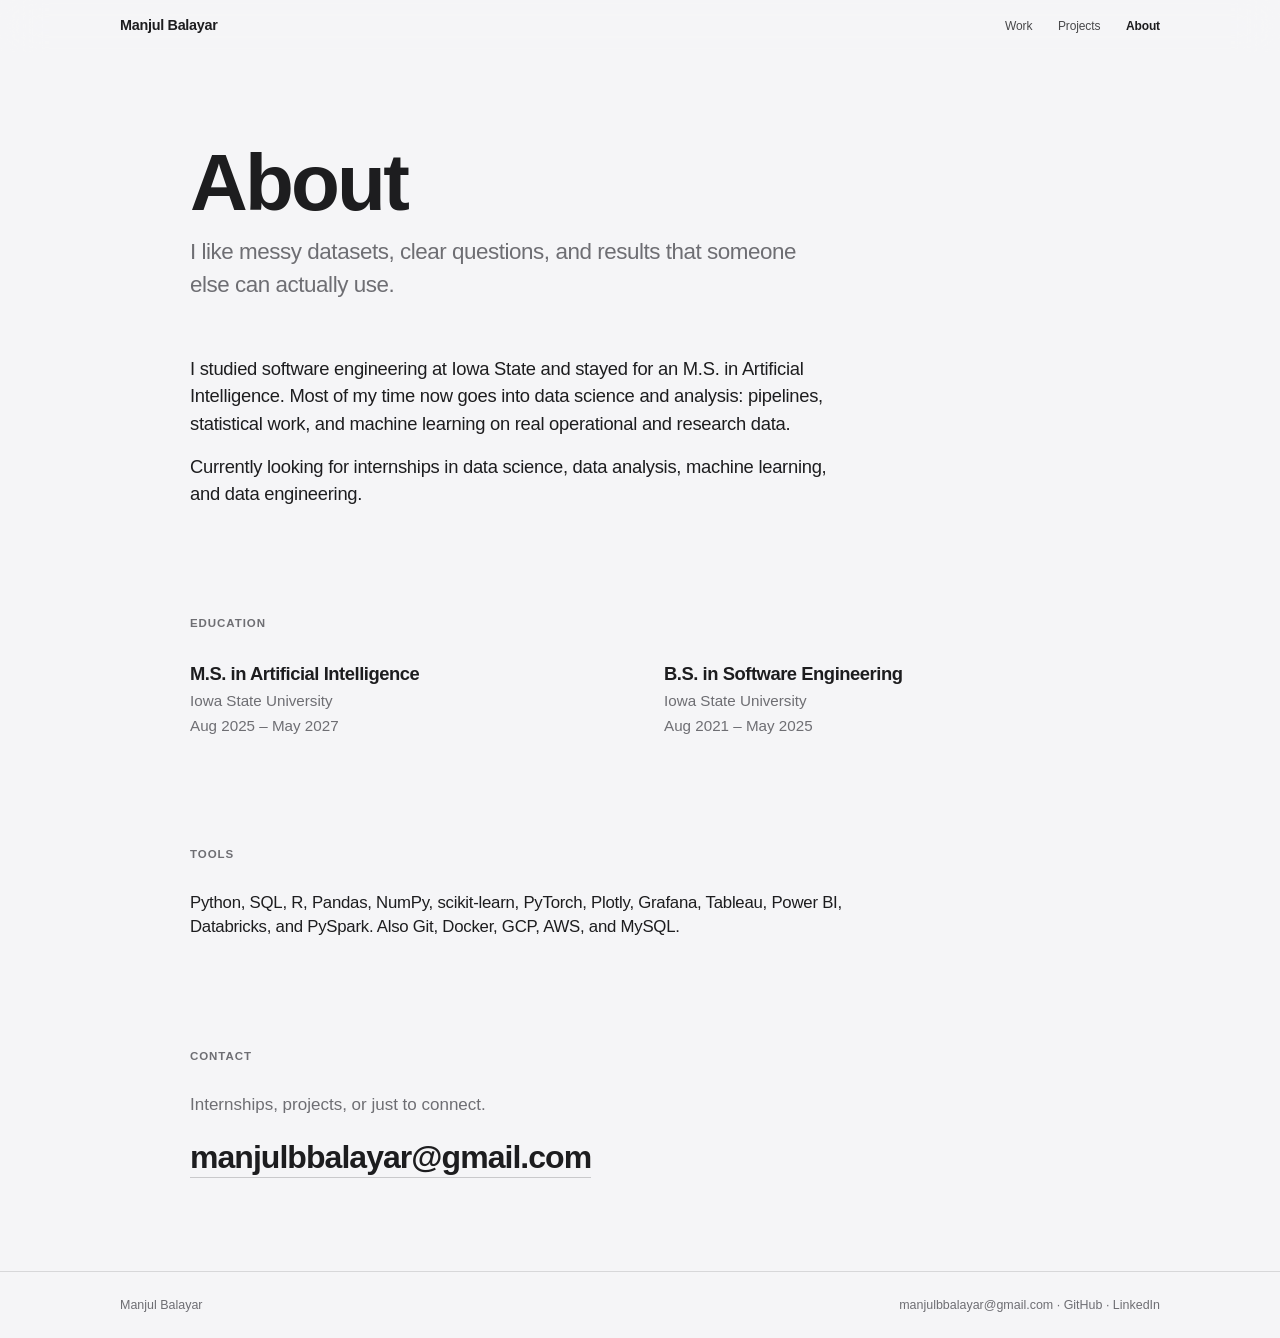
==== about.html @ 59c4845e "Updated UI" ====
<!DOCTYPE html>
<html lang="en">
  <head>
    <meta charset="UTF-8" />
    <meta name="viewport" content="width=device-width, initial-scale=1.0" />
    <title>About · Manjul Balayar</title>
    <meta name="description" content="About Manjul Balayar, data scientist and AI graduate student at Iowa State University." />
    <link rel="stylesheet" href="style.css" />
  </head>
  <body>
    <a class="skip" href="#main">Skip to content</a>

    <header>
      <nav>
        <a class="nav-name" href="index.html">Manjul Balayar</a>
        <button class="nav-toggle" type="button" aria-label="Menu" aria-expanded="false">
          <span></span><span></span>
        </button>
        <ul class="nav-links">
          <li><a href="work.html">Work</a></li>
          <li><a href="projects.html">Projects</a></li>
          <li><a class="is-active" href="about.html">About</a></li>
        </ul>
      </nav>
    </header>

    <main id="main">
      <div class="wrap">
        <section class="page-intro">
          <h1 class="rise">About</h1>
          <p class="lede rise rise-2">I like messy datasets, clear questions, and results that someone else can actually use.</p>
        </section>

        <section class="section">
          <div class="prose reveal">
            <p>I studied software engineering at Iowa State and stayed for an M.S. in Artificial Intelligence. Most of my time now goes into data science and analysis: pipelines, statistical work, and machine learning on real operational and research data.</p>
            <p>Currently looking for internships in data science, data analysis, machine learning, and data engineering.</p>
          </div>
        </section>

        <section class="section">
          <span class="section-label reveal">Education</span>
          <div class="edu">
            <div class="reveal">
              <h3>M.S. in Artificial Intelligence</h3>
              <p>Iowa State University</p>
              <p>Aug 2025 – May 2027</p>
            </div>
            <div class="reveal">
              <h3>B.S. in Software Engineering</h3>
              <p>Iowa State University</p>
              <p>Aug 2021 – May 2025</p>
            </div>
          </div>
        </section>

        <section class="section">
          <span class="section-label reveal">Tools</span>
          <p class="skills-copy reveal">Python, SQL, R, Pandas, NumPy, scikit-learn, PyTorch, Plotly, Grafana, Tableau, Power BI, Databricks, and PySpark. Also Git, Docker, GCP, AWS, and MySQL.</p>
        </section>

        <section class="contact-block">
          <span class="section-label reveal">Contact</span>
          <p class="contact-note reveal">Internships, projects, or just to connect.</p>
          <a class="reveal" href="mailto:manjulbbalayar@gmail.com">manjulbbalayar@gmail.com</a>
        </section>
      </div>
    </main>

    <footer>
      <div class="footer-inner">
        <p>Manjul Balayar</p>
        <p>
          <a href="mailto:manjulbbalayar@gmail.com">manjulbbalayar@gmail.com</a>
          ·
          <a href="https://github.com/ManjulBalayar" target="_blank" rel="noopener">GitHub</a>
          ·
          <a href="https://www.linkedin.com/in/manjul-balayar-b77b04251/" target="_blank" rel="noopener">LinkedIn</a>
        </p>
      </div>
    </footer>

    <script src="app.js"></script>
  </body>
</html>
---- style.css ----
*,
*::before,
*::after {
  box-sizing: border-box;
  margin: 0;
  padding: 0;
}

:root {
  --bg: #f5f5f7;
  --surface: #ffffff;
  --text: #1d1d1f;
  --muted: #6e6e73;
  --hairline: rgba(0, 0, 0, 0.12);
  --nav-h: 52px;
  --pad: clamp(1.25rem, 4vw, 2.5rem);
  --measure: 980px;
  --ease: cubic-bezier(0.22, 1, 0.36, 1);
}

html {
  scroll-behavior: smooth;
  scroll-padding-top: calc(var(--nav-h) + 1.25rem);
  background: var(--bg);
  color-scheme: light;
}

body {
  font-family: -apple-system, BlinkMacSystemFont, "SF Pro Text", "SF Pro Display",
    "Helvetica Neue", Helvetica, Arial, sans-serif;
  font-size: 17px;
  line-height: 1.47;
  color: var(--text);
  background: var(--bg);
  -webkit-font-smoothing: antialiased;
  -moz-osx-font-smoothing: grayscale;
  text-rendering: optimizeLegibility;
}

img {
  max-width: 100%;
  display: block;
}

a {
  color: inherit;
  text-decoration: none;
}

button {
  font: inherit;
  color: inherit;
  background: none;
  border: none;
  cursor: pointer;
}

.skip {
  position: absolute;
  left: 12px;
  top: -40px;
  z-index: 100;
  padding: 0.4rem 0.7rem;
  background: var(--text);
  color: #fff;
  border-radius: 6px;
}

.skip:focus {
  top: 12px;
}

/* ─── Nav ─────────────────────────────────────────────────── */
header {
  position: sticky;
  top: 0;
  z-index: 50;
  height: var(--nav-h);
  background: rgba(245, 245, 247, 0.72);
  backdrop-filter: saturate(180%) blur(20px);
  -webkit-backdrop-filter: saturate(180%) blur(20px);
  border-bottom: 1px solid transparent;
  transition: border-color 0.35s var(--ease), background 0.35s var(--ease);
  view-transition-name: nav;
}

header.is-scrolled {
  border-bottom-color: var(--hairline);
  background: rgba(245, 245, 247, 0.86);
}

nav {
  max-width: 1120px;
  height: 100%;
  margin: 0 auto;
  padding: 0 var(--pad);
  display: flex;
  align-items: center;
  justify-content: space-between;
  gap: 1.5rem;
}

.nav-name {
  font-size: 0.9rem;
  font-weight: 600;
  letter-spacing: -0.02em;
  flex-shrink: 0;
}

.nav-name:hover {
  opacity: 0.65;
}

.nav-links {
  list-style: none;
  display: flex;
  align-items: center;
  gap: 1.6rem;
}

.nav-links a {
  font-size: 0.75rem;
  font-weight: 400;
  color: var(--text);
  opacity: 0.8;
  letter-spacing: -0.01em;
  transition: opacity 0.2s;
}

.nav-links a:hover,
.nav-links a.is-active {
  opacity: 1;
}

.nav-links a.is-active {
  font-weight: 600;
}

.nav-toggle {
  display: none;
  width: 28px;
  height: 28px;
  position: relative;
}

.nav-toggle span {
  position: absolute;
  left: 6px;
  right: 6px;
  height: 1px;
  background: var(--text);
  transition: transform 0.3s var(--ease), top 0.3s var(--ease), opacity 0.2s;
}

.nav-toggle span:first-child {
  top: 10px;
}

.nav-toggle span:last-child {
  top: 17px;
}

body.nav-open .nav-toggle span:first-child {
  top: 13.5px;
  transform: rotate(40deg);
}

body.nav-open .nav-toggle span:last-child {
  top: 13.5px;
  transform: rotate(-40deg);
}

body.nav-open {
  overflow: hidden;
}

/* ─── Layout ──────────────────────────────────────────────── */
main {
  min-height: calc(100vh - var(--nav-h) - 88px);
}

.wrap {
  max-width: var(--measure);
  margin: 0 auto;
  padding: 0 var(--pad);
}

/* ─── Home intro ──────────────────────────────────────────── */
.intro {
  padding: clamp(2.5rem, 8vh, 5.5rem) var(--pad) 1.75rem;
  max-width: 1120px;
  margin: 0 auto;
}

.intro h1 {
  font-size: clamp(2.6rem, 7.2vw, 5.5rem);
  font-weight: 600;
  letter-spacing: -0.035em;
  line-height: 1.02;
  margin-bottom: 0.7rem;
}

.intro .lede {
  font-size: clamp(1.15rem, 2.2vw, 1.5rem);
  font-weight: 400;
  color: var(--muted);
  letter-spacing: -0.02em;
  max-width: 28em;
}

/* ─── Portrait ────────────────────────────────────────────── */
.portrait {
  max-width: 1120px;
  margin: 0 auto;
  padding: 0 var(--pad);
}

.portrait-clip {
  overflow: hidden;
  border-radius: 22px;
  height: min(78vh, 760px);
  background: #d7ddd4;
}

.portrait-clip img {
  width: 100%;
  height: 100%;
  object-fit: cover;
  object-position: 58% 70%;
  transform: scale(1);
  transform-origin: 58% 70%;
  will-change: transform;
}

/* ─── Statement / sections ────────────────────────────────── */
.statement {
  padding: clamp(4.5rem, 14vh, 8rem) var(--pad);
  max-width: 1120px;
  margin: 0 auto;
}

.statement p {
  font-size: clamp(1.6rem, 3.6vw, 2.75rem);
  font-weight: 600;
  letter-spacing: -0.03em;
  line-height: 1.15;
  max-width: 16em;
}

.statement .quiet {
  margin-top: 1.25rem;
  font-size: clamp(1.05rem, 1.6vw, 1.25rem);
  font-weight: 400;
  color: var(--muted);
  letter-spacing: -0.02em;
  line-height: 1.4;
}

.section {
  padding: 0 0 clamp(4.5rem, 12vh, 7rem);
}

.section-label {
  display: block;
  font-size: 0.72rem;
  font-weight: 600;
  letter-spacing: 0.08em;
  text-transform: uppercase;
  color: var(--muted);
  margin-bottom: 1.75rem;
}

/* ─── Now ─────────────────────────────────────────────────── */
.now-section {
  padding-top: clamp(3.25rem, 9vh, 5.5rem);
}

.now-list {
  list-style: none;
  display: grid;
  gap: 1.75rem 3rem;
  grid-template-columns: 1fr 1fr;
}

.now-list li {
  max-width: 32em;
  padding-bottom: 1.5rem;
  border-bottom: 1px solid var(--hairline);
}

.now-list h2 {
  font-size: clamp(1.35rem, 2.3vw, 1.7rem);
  font-weight: 700;
  letter-spacing: -0.03em;
  line-height: 1.15;
  color: var(--text);
  margin-bottom: 0.5rem;
}

.now-list p {
  font-size: 1.05rem;
  letter-spacing: -0.015em;
  color: var(--muted);
}

.now-list em {
  font-style: italic;
}

.now-list li:nth-child(2).reveal { transition-delay: 0.08s; }
.now-list li:nth-child(3).reveal { transition-delay: 0.16s; }
.now-list li:nth-child(4).reveal { transition-delay: 0.24s; }

/* ─── Selected / project rows ─────────────────────────────── */
.row-list {
  list-style: none;
  border-top: 1px solid var(--hairline);
}

.row-link {
  display: grid;
  grid-template-columns: minmax(0, 1fr) auto;
  gap: 1.25rem 2rem;
  align-items: baseline;
  padding: 1.6rem 0;
  border-bottom: 1px solid var(--hairline);
  scroll-margin-top: calc(var(--nav-h) + 1.5rem);
  transition: opacity 0.25s;
}

.row-link:hover {
  opacity: 0.55;
}

.row-link h2,
.row-link h3 {
  font-size: clamp(1.35rem, 2.4vw, 1.85rem);
  font-weight: 600;
  letter-spacing: -0.03em;
  line-height: 1.15;
  margin-bottom: 0.35rem;
}

.row-link p {
  font-size: 0.98rem;
  color: var(--muted);
  max-width: 42em;
  letter-spacing: -0.01em;
}

.chev {
  font-size: 1.35rem;
  line-height: 1;
  color: var(--muted);
  transform: translateX(0);
  transition: transform 0.35s var(--ease), color 0.25s;
}

.row-link:hover .chev {
  transform: translateX(5px);
  color: var(--text);
}

.more {
  display: inline-flex;
  align-items: center;
  gap: 0.35rem;
  margin-top: 1.75rem;
  font-size: 1.05rem;
  font-weight: 600;
  letter-spacing: -0.02em;
}

.more .chev {
  color: inherit;
  font-size: 1.2rem;
}

.more:hover {
  opacity: 0.55;
}

/* ─── Inner page intro ────────────────────────────────────── */
.page-intro {
  padding: clamp(3rem, 10vh, 6rem) 0 clamp(2.5rem, 6vh, 3.5rem);
}

.page-intro h1 {
  font-size: clamp(2.8rem, 7vw, 5rem);
  font-weight: 600;
  letter-spacing: -0.035em;
  line-height: 1.02;
  margin-bottom: 0.75rem;
}

.page-intro .lede {
  font-size: clamp(1.15rem, 2vw, 1.4rem);
  color: var(--muted);
  letter-spacing: -0.02em;
  max-width: 28em;
}

/* ─── Work timeline ───────────────────────────────────────── */
.timeline-wrap {
  max-width: 1040px;
  margin: 0 auto;
  padding: 0 var(--pad) clamp(4.5rem, 12vh, 7rem);
}

.timeline {
  position: relative;
}

.timeline::before {
  content: "";
  position: absolute;
  left: 50%;
  transform: translateX(-50%);
  top: 10px;
  bottom: 10px;
  width: 1px;
  background: var(--hairline);
}

.tl-row {
  display: grid;
  grid-template-columns: 1fr 2rem 1fr;
  align-items: start;
  margin-bottom: 2rem;
}

.tl-row:last-child {
  margin-bottom: 0;
}

.tl-node {
  width: 9px;
  height: 9px;
  border-radius: 50%;
  background: var(--text);
  margin: 0.45rem auto 0;
  position: relative;
  z-index: 1;
  flex-shrink: 0;
}

.tl-cell {
  min-width: 0;
}

.tl-row .tl-cell:first-child {
  padding-right: 1.5rem;
}

.tl-row .tl-cell:last-child {
  padding-left: 1.5rem;
}

.tl-card {
  background: var(--surface);
  border: 1px solid var(--hairline);
  border-radius: 14px;
  padding: 1.15rem 1.25rem;
  transition: box-shadow 0.3s var(--ease);
}

.tl-card:hover {
  box-shadow: 0 12px 32px rgba(0, 0, 0, 0.06);
}

.tl-card h2 {
  font-size: 1.12rem;
  font-weight: 600;
  letter-spacing: -0.025em;
  line-height: 1.2;
  margin-bottom: 0.2rem;
}

.tl-meta {
  font-size: 0.82rem;
  color: var(--muted);
  margin-bottom: 0.7rem;
  letter-spacing: -0.01em;
}

.tl-card p:last-child {
  font-size: 0.95rem;
  color: var(--text);
  line-height: 1.5;
}

/* ─── About ───────────────────────────────────────────────── */
.prose {
  font-size: 1.15rem;
  letter-spacing: -0.015em;
  max-width: 36em;
}

.prose p + p {
  margin-top: 1rem;
}

.edu {
  display: grid;
  grid-template-columns: 1fr 1fr;
  gap: 2rem 3rem;
  margin-top: 0.5rem;
}

.edu h3 {
  font-size: 1.15rem;
  font-weight: 600;
  letter-spacing: -0.025em;
}

.edu p {
  color: var(--muted);
  font-size: 0.95rem;
  margin-top: 0.2rem;
}

.skills-copy {
  max-width: 40em;
  font-size: 1.05rem;
  color: var(--text);
  letter-spacing: -0.015em;
}

.skills-copy + .skills-copy {
  margin-top: 0.85rem;
}

.page-end {
  padding-bottom: clamp(4rem, 10vh, 7rem);
}

.contact-block {
  padding-bottom: clamp(4rem, 10vh, 7rem);
}

.contact-note {
  color: var(--muted);
  margin-bottom: 1rem;
}

.contact-block a {
  font-size: clamp(1.4rem, 3vw, 2rem);
  font-weight: 600;
  letter-spacing: -0.03em;
  border-bottom: 1.5px solid rgba(0, 0, 0, 0.18);
  padding-bottom: 0.08em;
  transition: border-color 0.2s, opacity 0.2s;
}

.contact-block a:hover {
  border-color: var(--text);
}

/* ─── Footer ──────────────────────────────────────────────── */
footer {
  border-top: 1px solid var(--hairline);
}

.footer-inner {
  max-width: 1120px;
  margin: 0 auto;
  padding: 1.5rem var(--pad);
  display: flex;
  justify-content: space-between;
  gap: 1rem;
  flex-wrap: wrap;
  font-size: 0.78rem;
  color: var(--muted);
}

footer a:hover {
  color: var(--text);
}

/* ─── Motion ──────────────────────────────────────────────── */
.rise {
  opacity: 0;
  transform: translateY(28px);
  animation: rise 1s var(--ease) forwards;
}

.rise-2 { animation-delay: 0.12s; }
.rise-3 { animation-delay: 0.24s; }
.rise-4 { animation-delay: 0.4s; }

@keyframes rise {
  to {
    opacity: 1;
    transform: none;
  }
}

.reveal {
  opacity: 0;
  transform: translateY(32px);
  transition: opacity 0.9s var(--ease), transform 0.9s var(--ease);
}

.reveal.is-in {
  opacity: 1;
  transform: none;
}

@view-transition {
  navigation: auto;
}

::view-transition-old(root),
::view-transition-new(root) {
  animation-duration: 0.45s;
  animation-timing-function: var(--ease);
}

/* ─── Responsive ──────────────────────────────────────────── */
@media (max-width: 720px) {
  .nav-toggle {
    display: block;
    z-index: 60;
  }

  .nav-links {
    position: fixed;
    inset: 0;
    background: rgba(245, 245, 247, 0.96);
    backdrop-filter: blur(24px);
    -webkit-backdrop-filter: blur(24px);
    flex-direction: column;
    justify-content: center;
    gap: 1.75rem;
    opacity: 0;
    pointer-events: none;
    transition: opacity 0.35s var(--ease);
  }

  .nav-links a {
    font-size: 1.6rem;
    font-weight: 600;
    letter-spacing: -0.03em;
    opacity: 1;
  }

  body.nav-open .nav-links {
    opacity: 1;
    pointer-events: auto;
  }

  .portrait-clip {
    height: min(64vh, 520px);
    border-radius: 16px;
  }

  .now-list,
  .edu {
    grid-template-columns: 1fr;
  }

  .tl-row {
    grid-template-columns: 1fr;
  }

  .tl-row .tl-cell:first-child,
  .tl-row .tl-cell:last-child {
    padding: 0;
  }

  .tl-node,
  .timeline::before {
    display: none;
  }

  .tl-row .tl-cell:empty {
    display: none;
  }

  .row-link {
    grid-template-columns: minmax(0, 1fr) 1.25rem;
    padding: 1.35rem 0;
  }
}

@media (prefers-reduced-motion: reduce) {
  html {
    scroll-behavior: auto;
  }

  .rise,
  .reveal {
    animation: none;
    transition: none;
    opacity: 1;
    transform: none;
  }

  .portrait-clip img {
    will-change: auto;
  }
}
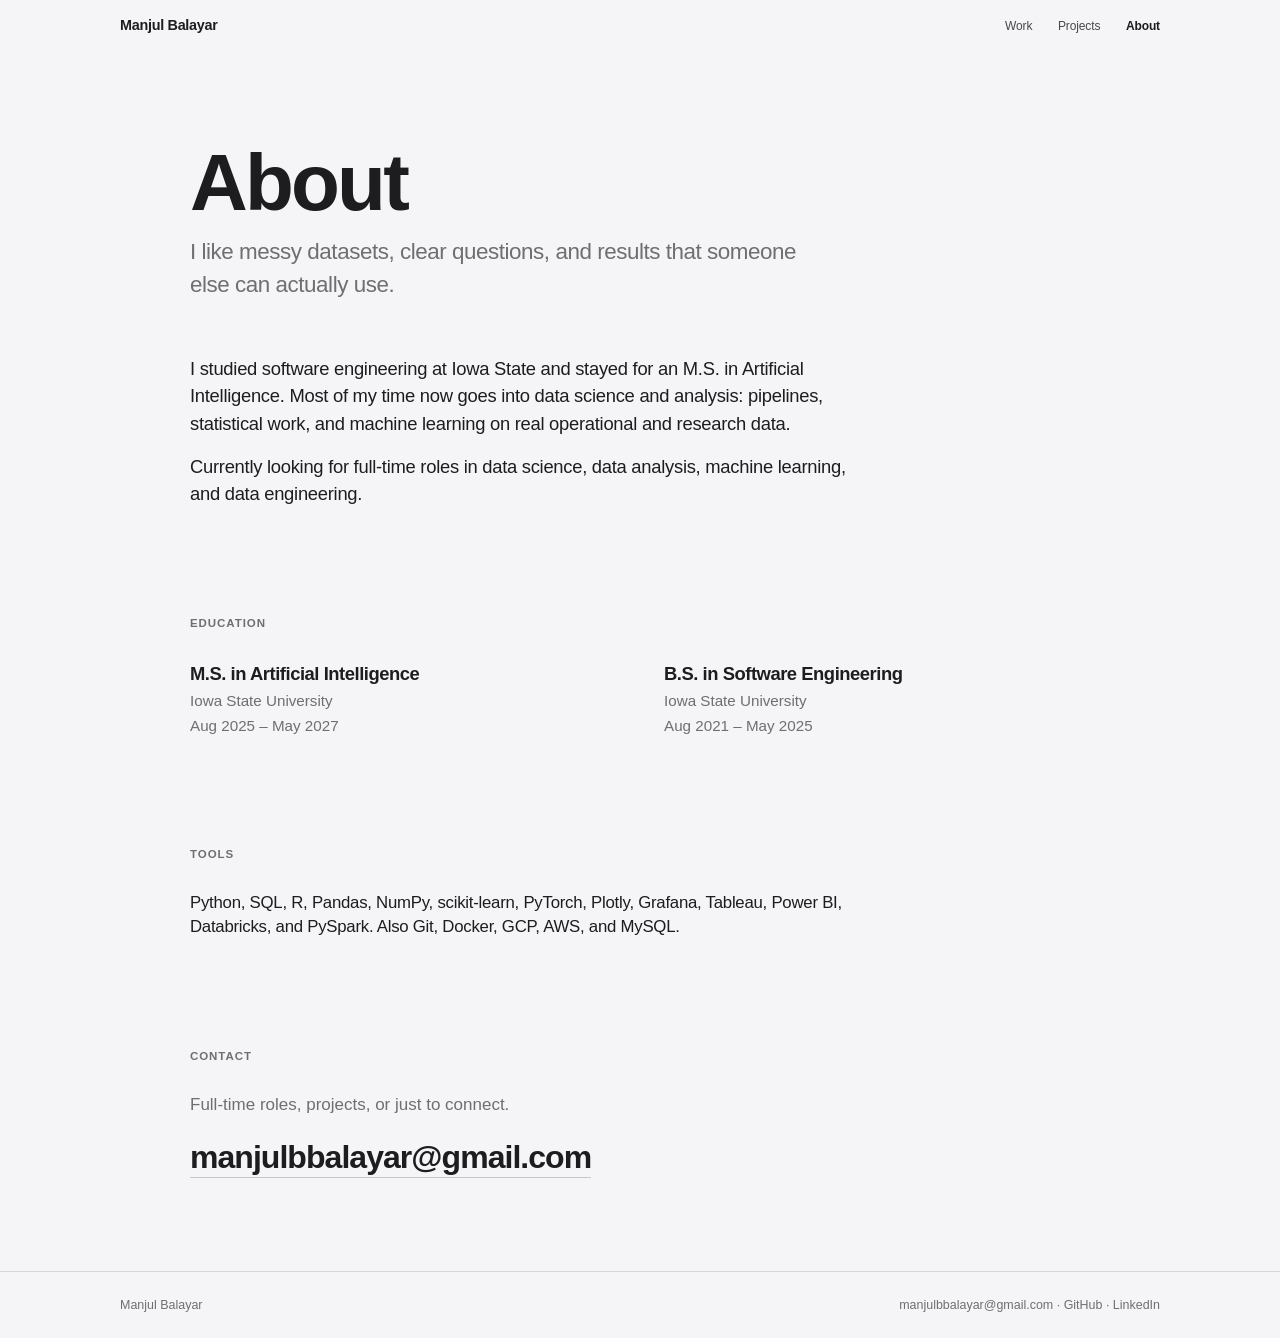
==== commit 35cc2251: "full time now..." ====
--- a/about.html
+++ b/about.html
@@ -5,7 +5,8 @@
     <meta name="viewport" content="width=device-width, initial-scale=1.0" />
     <title>About · Manjul Balayar</title>
     <meta name="description" content="About Manjul Balayar, data scientist and AI graduate student at Iowa State University." />
-    <link rel="stylesheet" href="style.css" />
+    <script>document.documentElement.classList.add("js");</script>
+    <link rel="stylesheet" href="style.css?v=3" />
   </head>
   <body>
     <a class="skip" href="#main">Skip to content</a>
@@ -34,7 +35,7 @@
         <section class="section">
           <div class="prose reveal">
             <p>I studied software engineering at Iowa State and stayed for an M.S. in Artificial Intelligence. Most of my time now goes into data science and analysis: pipelines, statistical work, and machine learning on real operational and research data.</p>
-            <p>Currently looking for internships in data science, data analysis, machine learning, and data engineering.</p>
+            <p>Currently looking for full-time roles in data science, data analysis, machine learning, and data engineering.</p>
           </div>
         </section>
 
@@ -61,7 +62,7 @@
 
         <section class="contact-block">
           <span class="section-label reveal">Contact</span>
-          <p class="contact-note reveal">Internships, projects, or just to connect.</p>
+          <p class="contact-note reveal">Full-time roles, projects, or just to connect.</p>
           <a class="reveal" href="mailto:manjulbbalayar@gmail.com">manjulbbalayar@gmail.com</a>
         </section>
       </div>
@@ -80,6 +81,6 @@
       </div>
     </footer>
 
-    <script src="app.js"></script>
+    <script src="app.js?v=3"></script>
   </body>
 </html>
--- a/style.css
+++ b/style.css
@@ -81,7 +81,6 @@
   -webkit-backdrop-filter: saturate(180%) blur(20px);
   border-bottom: 1px solid transparent;
   transition: border-color 0.35s var(--ease), background 0.35s var(--ease);
-  view-transition-name: nav;
 }
 
 header.is-scrolled {
@@ -595,7 +594,7 @@
   }
 }
 
-.reveal {
+.js .reveal {
   opacity: 0;
   transform: translateY(32px);
   transition: opacity 0.9s var(--ease), transform 0.9s var(--ease);
@@ -604,16 +603,6 @@
 .reveal.is-in {
   opacity: 1;
   transform: none;
-}
-
-@view-transition {
-  navigation: auto;
-}
-
-::view-transition-old(root),
-::view-transition-new(root) {
-  animation-duration: 0.45s;
-  animation-timing-function: var(--ease);
 }
 
 /* ─── Responsive ──────────────────────────────────────────── */
